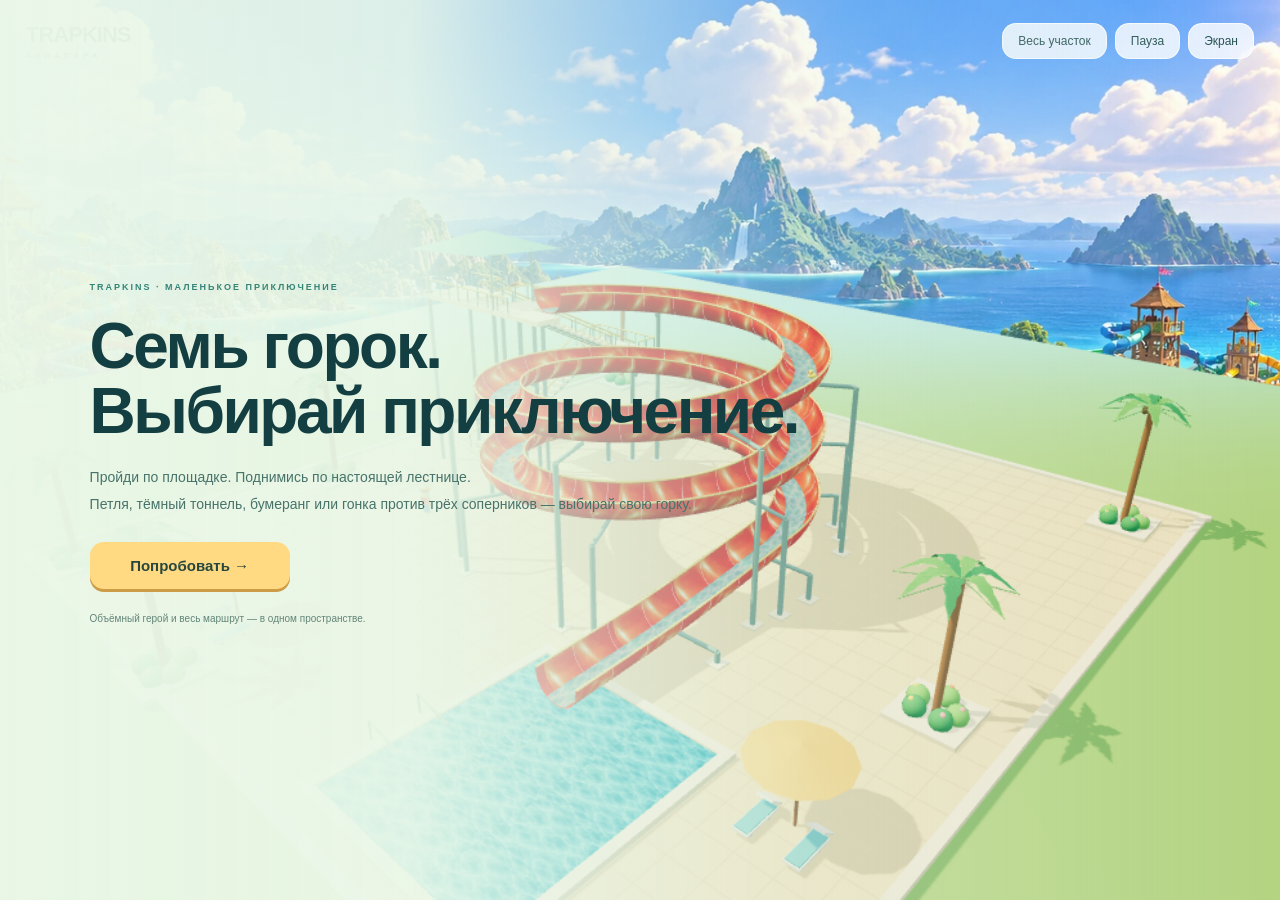
==== index.html @ d40e9175 "Intensify Boomerang and racing, restore scenery and orient FINISH" ====
<!doctype html>
<html lang="ru">
<head>
<meta charset="utf-8"><meta name="viewport" content="width=device-width,initial-scale=1,viewport-fit=cover">
<title>Траппкинс — семь водных горок</title>
<link rel="icon" href="data:image/svg+xml,%3Csvg xmlns='http://www.w3.org/2000/svg' viewBox='0 0 32 32'%3E%3Ctext y='26' font-size='27'%3E🌊%3C/text%3E%3C/svg%3E">
<link rel="stylesheet" href="slice.css?v=31">
</head>
<body>
<main id="scene" aria-label="Трёхмерный аквапарк с выбором трассы"></main>
<header class="topbar"><div class="wordmark">TRAPKINS <span>АКВАПАРК</span></div><div class="top-actions"><button id="view" title="Общий вид площадки">Весь участок</button><button id="pause" title="Пауза">Пауза</button><button id="fullscreen" title="Полный экран">Экран</button></div></header>
<section class="ride-card"><span class="eyebrow">ОДНА ГОРКА · ПОЛНЫЙ КРУГ</span><nav class="course-picker" aria-label="Выбор трассы"><button data-course="spiral" class="selected">Спираль</button><button data-course="tunnel">Тоннель</button><button data-course="kamikaze">Камикадзе 360°</button><button data-course="flush">Суперсмыв 🚽</button><button data-course="blackhole">Чёрная дыра</button><button data-course="boomerang">Бумеранг</button><button data-course="race">Радужная гонка</button></nav><h1>Солнечная спираль</h1><p id="instruction">Прогуляйся по площадке или отправляйся к лестнице.</p><div class="steps"><span data-phase="walk" class="active">01 Площадка</span><span data-phase="climb">02 Лестница</span><span data-phase="ride">03 Горка</span><span data-phase="pool">04 Бассейн</span></div><div class="progress"><i id="progress"></i></div></section>
<div id="race-hud" hidden aria-live="off"></div>
<div id="feedback" role="status" aria-live="polite"></div>
<div class="dock"><button id="go">На горку <span>→</span></button><p id="controls"><kbd>WASD</kbd> / стрелки — ходить <b>·</b> клик — идти <b>·</b> <kbd>E</kbd> — на горку</p></div>
<div class="touch-controls" aria-label="Движение"><button data-key="ArrowLeft">←</button><button data-key="ArrowUp">↑</button><button data-key="ArrowDown">↓</button><button data-key="ArrowRight">→</button></div>
<section id="welcome" class="welcome"><div><span class="eyebrow">TRAPKINS · МАЛЕНЬКОЕ ПРИКЛЮЧЕНИЕ</span><h2>Семь горок.<br>Выбирай приключение.</h2><p>Пройди по площадке. Поднимись по настоящей лестнице.<br>Петля, тёмный тоннель, бумеранг или гонка против трёх соперников — выбирай свою горку.</p><button id="start" disabled>Загружаем аквапарк…</button><small>Объёмный герой и весь маршрут — в одном пространстве.</small></div></section>
<div id="error" hidden>Не удалось включить 3D. Попробуй открыть игру в Chrome, Edge или Safari с включённым WebGL.</div>
<script src="vendor/three.min.js"></script><script src="avatar3d.js?v=19"></script><script src="courses.js?v=31"></script><script src="slice.js?v=31"></script>
</body></html>
---- slice.css ----
*{box-sizing:border-box}html,body{margin:0;width:100%;height:100%;overflow:hidden;font-family:Arial,sans-serif;color:#143f42;background:#bbe5ec}button{font:inherit;cursor:pointer;touch-action:manipulation}button:focus-visible{outline:3px solid #ffffff;outline-offset:4px}#scene{position:fixed;inset:0;background:#bfe9ef url('assets/ride-panorama-v9.webp') center/cover}#scene canvas{display:block;width:100%;height:100%}.topbar{position:absolute;left:26px;right:26px;top:22px;display:flex;align-items:center;justify-content:space-between;pointer-events:none}.wordmark{font-size:22px;font-weight:900;letter-spacing:-1px;color:#123f40;text-shadow:0 1px 9px #fff}.wordmark span{display:block;font-size:8px;letter-spacing:4px;margin-top:3px}.top-actions{display:flex;gap:8px;pointer-events:auto}.top-actions button{border:1px solid #ffffffc0;background:#ffffffcf;backdrop-filter:blur(10px);padding:10px 15px;border-radius:14px;color:#234f4e;font-size:12px}.ride-card{position:absolute;top:98px;left:26px;width:310px;padding:22px 23px;background:#fffdf0ec;border:1px solid #fff;border-radius:22px;box-shadow:0 12px 40px #214d4210;pointer-events:none}.eyebrow{font-size:9px;font-weight:800;letter-spacing:2px;color:#358577}h1{font-size:25px;letter-spacing:-.8px;margin:10px 0}.ride-card p{font-size:12px;line-height:1.65;color:#537673;min-height:40px;margin:0 0 18px}.steps{display:grid;grid-template-columns:1fr 1fr;gap:9px}.steps span{font-size:10px;color:#78938a}.steps .active{color:#166f61;font-weight:700}.progress{height:4px;background:#dce8db;border-radius:5px;margin-top:16px;overflow:hidden}.progress i{display:block;width:0;height:100%;background:#e8a83a;border-radius:5px;transition:width .15s}.dock{position:absolute;bottom:24px;left:50%;transform:translateX(-50%);display:flex;align-items:center;gap:20px;background:#133f3ce8;backdrop-filter:blur(12px);padding:10px 12px;border:1px solid #ffffff50;border-radius:22px;max-width:95vw}.dock>button,.welcome button{border:0;background:#ffda82;border-radius:14px;color:#27473e;font-weight:800;box-shadow:0 3px 0 #cc9c46;padding:15px 23px;white-space:nowrap}.dock>button span{margin-left:24px}.dock p{font-size:10px;color:#e0ede1;white-space:nowrap;margin:0 13px 0 0}.dock b{margin:0 8px;color:#84aaa0}kbd{font:inherit;border:1px solid #ffffff50;border-radius:4px;padding:3px 5px}.welcome{position:fixed;inset:0;display:grid;align-items:center;padding:7vw;background:linear-gradient(90deg,#eaf7e8fa 0%,#eaf7e8ed 32%,#eaf7e850 63%,transparent);z-index:5}.welcome[hidden]{display:none}.welcome h2{font-size:clamp(34px,5vw,65px);line-height:1.02;letter-spacing:-2.5px;margin:20px 0}.welcome p{font-size:14px;line-height:1.9;color:#47736b}.welcome button{display:block;margin-top:25px;min-width:200px;font-size:15px}.welcome button:disabled{opacity:.6;cursor:wait}.welcome small{display:block;margin-top:24px;font-size:10px;color:#628578}#feedback{position:absolute;bottom:112px;left:50%;transform:translateX(-50%);padding:10px 22px;border-radius:20px;color:#fff8da;background:#1c5550e6;font-size:12px;opacity:0;transition:opacity .2s;pointer-events:none}#feedback.visible{opacity:1}.touch-controls{display:none}#error{position:fixed;inset:35% 15%;padding:35px;background:#fff7dd;border-radius:20px;z-index:10;text-align:center}body.riding .ride-card{background:#153f3ce8;color:#fff9df}body.riding .ride-card p,body.riding .eyebrow{color:#c6ded0}body.riding .steps .active{color:#ffda82}body.riding .dock>button{display:none}@media(max-width:760px){.topbar{top:12px;left:14px;right:14px}.wordmark{font-size:18px}.top-actions button{padding:9px 10px;font-size:10px}.ride-card{top:74px;left:14px;padding:15px 16px;width:240px}.ride-card h1{font-size:21px}.ride-card p{font-size:11px;margin-bottom:12px;min-height:34px}.steps span{font-size:9px}.dock{bottom:18px;gap:10px;padding:8px}.dock>button{padding:12px 17px}.dock p{font-size:9px;white-space:normal;line-height:1.6}.dock b{margin:0 3px}.touch-controls{position:absolute;bottom:102px;left:16px;display:flex;gap:5px}.touch-controls button{width:40px;height:40px;border:1px solid #fff8;background:#ffffffcf;color:#23584e;border-radius:12px;touch-action:none}.welcome{padding:24px;background:linear-gradient(90deg,#eaf7e8f5,#eaf7e8c0 65%,#eaf7e855)}.welcome h2{letter-spacing:-1.5px}.welcome p{font-size:12px}.welcome small{max-width:250px;line-height:1.6}#feedback{bottom:155px;max-width:90vw;text-align:center;white-space:nowrap;font-size:10px}}@media(max-height:550px){.ride-card{top:63px;padding:12px 15px;width:240px}.ride-card p{display:none}.ride-card h1{font-size:20px;margin:7px 0}.steps{gap:6px}.dock{bottom:10px}.welcome h2{font-size:36px;margin:12px 0}.welcome p{font-size:11px}.welcome small{display:none}.welcome button{margin-top:14px}.touch-controls{bottom:78px}}

@media(max-width:760px){.dock{width:calc(100% - 28px);max-width:500px}.dock>button{width:100%}.dock p{display:none}.dock:has(>button[hidden]),body.riding .dock{display:none}.touch-controls{bottom:100px}body.riding .touch-controls{bottom:24px}body[data-mode="climb"] .touch-controls,body[data-mode="platform"] .touch-controls,body[data-mode="splash"] .touch-controls,body[data-mode="exit"] .touch-controls{display:none}}

body:has(.welcome:not([hidden])) .ride-card,body:has(.welcome:not([hidden])) .dock,body:has(.welcome:not([hidden])) .touch-controls{visibility:hidden}

.course-picker{display:flex;gap:5px;margin:12px 0 6px;pointer-events:auto}.course-picker button{flex:1;border:1px solid #539e9b55;border-radius:9px;background:#e6f1e8;padding:8px 10px;color:#2d625c;font-size:11px;font-weight:700}.course-picker button.selected{background:#ffdc89;border-color:#ddb34f;color:#3e573f}.course-picker button:disabled{cursor:default}.course-picker button:not(.selected):disabled{opacity:.5}body.tunnel .course-picker button.selected{background:#b1eaff;border-color:#71c6ec;color:#235a75}body.tunnel.riding .ride-card{background:#142f50eb}body.tunnel.riding .progress i{background:#83e8ff}@media(max-width:760px){.course-picker{margin-top:10px}.course-picker button{font-size:10px;padding:7px}}

.course-picker{display:grid;grid-template-columns:1fr 1fr}.course-picker button{white-space:normal;min-height:34px}body.riding .course-picker button.selected{color:#233b39}body.kamikaze .course-picker button.selected{background:#ffb29f;border-color:#ec6a45}body.flush .course-picker button.selected{background:#e1c6ff;border-color:#a97bcc}@media(max-width:760px){.course-picker button{min-height:30px;padding:6px 3px;font-size:9px}}

#race-hud{position:absolute;top:100px;right:26px;padding:14px 20px;background:#143f42e8;color:white;border:1px solid #b7f8ff;border-radius:16px;font-size:20px;font-weight:800;font-variant-numeric:tabular-nums;pointer-events:none}body.race .course-picker button.selected{background:#8be9ff}body.blackhole.riding .ride-card{background:#101b35ed}body.blackhole .course-picker button.selected{background:#c2afff}body.blackhole.riding .wordmark{color:#b8faff}body.riding .course-picker{display:none}@media(max-width:760px){#race-hud{top:82px;right:12px;padding:9px 12px;font-size:15px}}

@media(max-width:760px){body.race.riding .ride-card{top:128px}}

#race-hud{white-space:pre-line;font-size:16px;line-height:1.5;min-width:210px}body.race.boosting #scene:after{content:"";position:absolute;inset:0;pointer-events:none;box-shadow:inset 0 0 90px #66efff88;border:3px solid #9affff66}body.race.boosting #race-hud{border-color:#71ffac;color:#b5ffdb}@media(max-width:760px){#race-hud{font-size:12px;min-width:165px}body.race.riding .ride-card{top:192px}}
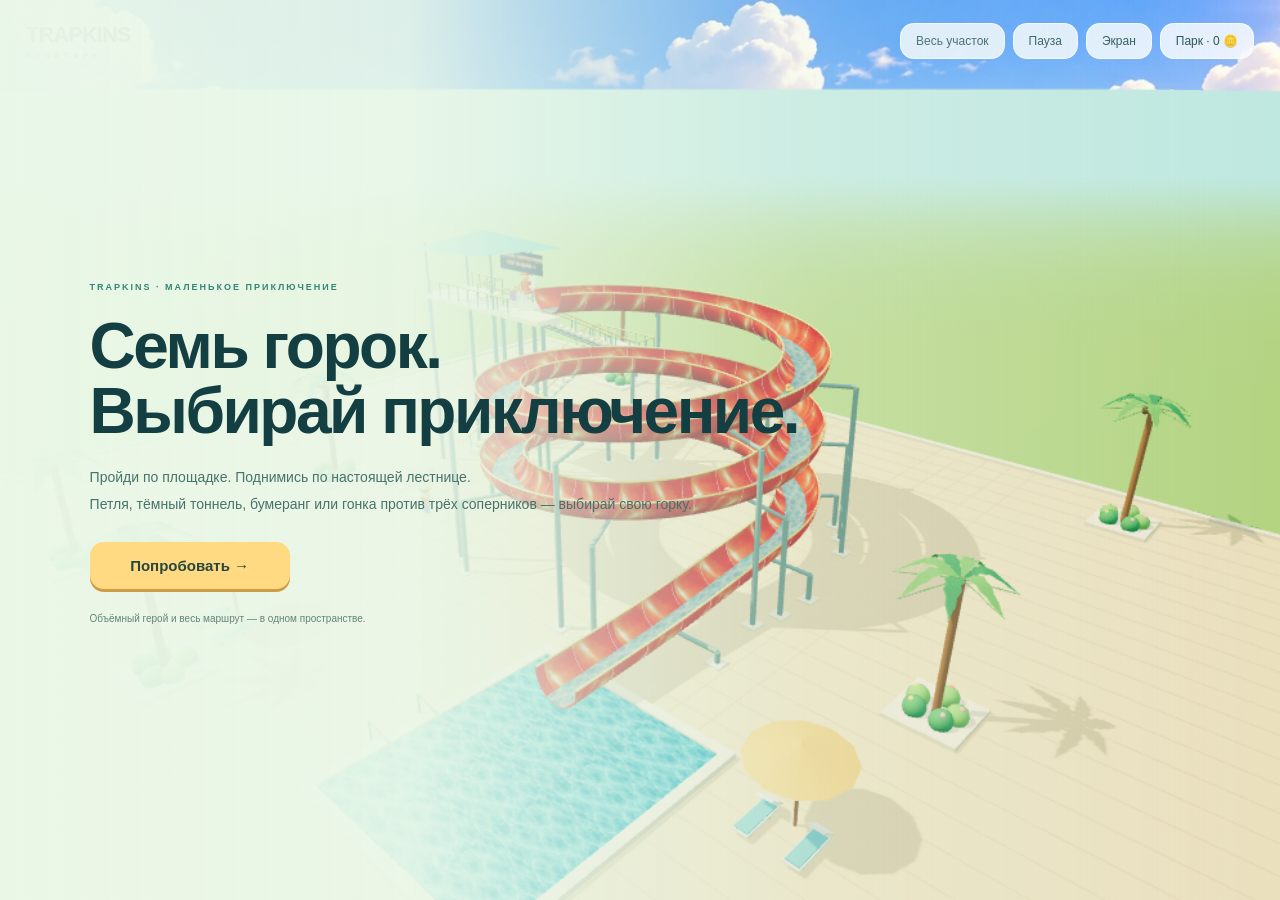
==== commit e8189af2: "Add connected park, points economy, lifeguards, pools and selfie booth" ====
--- a/index.html
+++ b/index.html
@@ -4,7 +4,7 @@
 <meta charset="utf-8"><meta name="viewport" content="width=device-width,initial-scale=1,viewport-fit=cover">
 <title>Траппкинс — семь водных горок</title>
 <link rel="icon" href="data:image/svg+xml,%3Csvg xmlns='http://www.w3.org/2000/svg' viewBox='0 0 32 32'%3E%3Ctext y='26' font-size='27'%3E🌊%3C/text%3E%3C/svg%3E">
-<link rel="stylesheet" href="slice.css?v=31">
+<link rel="stylesheet" href="slice.css?v=32">
 </head>
 <body>
 <main id="scene" aria-label="Трёхмерный аквапарк с выбором трассы"></main>
@@ -16,5 +16,5 @@
 <div class="touch-controls" aria-label="Движение"><button data-key="ArrowLeft">←</button><button data-key="ArrowUp">↑</button><button data-key="ArrowDown">↓</button><button data-key="ArrowRight">→</button></div>
 <section id="welcome" class="welcome"><div><span class="eyebrow">TRAPKINS · МАЛЕНЬКОЕ ПРИКЛЮЧЕНИЕ</span><h2>Семь горок.<br>Выбирай приключение.</h2><p>Пройди по площадке. Поднимись по настоящей лестнице.<br>Петля, тёмный тоннель, бумеранг или гонка против трёх соперников — выбирай свою горку.</p><button id="start" disabled>Загружаем аквапарк…</button><small>Объёмный герой и весь маршрут — в одном пространстве.</small></div></section>
 <div id="error" hidden>Не удалось включить 3D. Попробуй открыть игру в Chrome, Edge или Safari с включённым WebGL.</div>
-<script src="vendor/three.min.js"></script><script src="avatar3d.js?v=19"></script><script src="courses.js?v=31"></script><script src="slice.js?v=31"></script>
+<script src="vendor/three.min.js"></script><script src="avatar3d.js?v=19"></script><script src="courses.js?v=32"></script><script src="lifeguards.js?v=32"></script><script src="park-layout.js?v=32"></script><script src="park-life.js?v=32"></script><script src="slice.js?v=32"></script>
 </body></html>
--- a/slice.css
+++ b/slice.css
@@ -13,3 +13,13 @@
 @media(max-width:760px){body.race.riding .ride-card{top:128px}}
 
 #race-hud{white-space:pre-line;font-size:16px;line-height:1.5;min-width:210px}body.race.boosting #scene:after{content:"";position:absolute;inset:0;pointer-events:none;box-shadow:inset 0 0 90px #66efff88;border:3px solid #9affff66}body.race.boosting #race-hud{border-color:#71ffac;color:#b5ffdb}@media(max-width:760px){#race-hud{font-size:12px;min-width:165px}body.race.riding .ride-card{top:192px}}
+
+#park-panel{position:fixed;z-index:8;right:18px;top:76px;width:330px;max-height:calc(100dvh - 110px);overflow:auto;box-sizing:border-box;padding:20px;border:1px solid #fff;border-radius:18px;background:#fff9eaf5;color:#183f44;box-shadow:0 10px 40px #163b4a44}#park-panel[hidden],#swim-hud[hidden],#boost-button[hidden]{display:none}#park-panel h2{font-size:21px;margin:12px 0}#park-panel p{font-size:13px;line-height:1.5}#park-panel button{display:block;width:100%;margin:7px 0;padding:11px;border:1px solid #a8c9bc;border-radius:10px;background:#e5f4ed;color:#174e4b;text-align:left}#park-panel .panel-close{width:auto;margin-left:auto;font-size:12px;padding:7px}#park-panel input{box-sizing:border-box;width:100%;padding:10px;border:1px solid #9ab8b1;border-radius:8px;font:inherit}#park-panel table{width:100%;border-collapse:collapse;font-size:11px}#park-panel td,#park-panel th{padding:9px 4px;border-bottom:1px solid #c4d9cf;text-align:left}#boost-button{position:fixed;right:22px;bottom:26px;border:2px solid #fff4b8;border-radius:18px;background:#ffcc58;color:#264b3a;padding:15px;font-weight:bold;z-index:3;touch-action:none}#boost-button[aria-pressed="true"]{background:#80f3ba}#swim-hud{position:fixed;right:20px;bottom:24px;z-index:4;width:310px;padding:15px;background:#123f4de8;color:white;border:1px solid #c4faff;border-radius:18px}#swim-hud p{font-size:12px;line-height:1.5}#swim-hud meter{width:100%;height:22px}#swim-hud button{padding:10px;margin:3px;border:0;border-radius:9px;background:#def8f2;color:#123f4d;font-size:12px}body[data-mode="swim"] .dock,body[data-mode="rescue"] .dock,body[data-mode="rescue"] .touch-controls{display:none}@media(max-width:760px){.wordmark{display:none}.topbar{justify-content:flex-end}.top-actions{gap:4px}.top-actions button{font-size:9px;padding:9px 7px}#park-panel{right:10px;top:62px;width:min(340px,calc(100vw - 20px));max-height:calc(100dvh - 80px)}#boost-button{right:12px;bottom:22px;padding:12px;font-size:12px}#swim-hud{right:10px;bottom:78px;width:260px;padding:10px}body[data-mode="swim"] .ride-card{display:none}}
+
+#selfie-preview{width:100%;height:auto;border-radius:14px;margin:12px 0}body[data-mode="swim"] .touch-controls{bottom:24px}
+
+body[data-mode="swim"] .ride-card,body[data-mode="rescue"] .ride-card,body[data-mode="swim"] #race-hud,body[data-mode="rescue"] #race-hud{display:none}
+
+body.park-overview .ride-card,body.park-overview .dock,body.park-overview .touch-controls,body.park-overview #race-hud{display:none}body.park-overview:after{content:"Парк целиком · колесо — масштаб · нажми на горку";position:fixed;left:20px;bottom:20px;padding:12px 18px;background:#123f4de8;color:white;border-radius:14px;pointer-events:none;font-size:13px}
+
+#ride-reward-hud{position:fixed;right:22px;bottom:94px;background:#123f4ddd;color:#b5ffe2;border:1px solid #adf4e8;border-radius:12px;padding:9px 13px;font-size:13px;pointer-events:none}#ride-reward-hud[hidden]{display:none}@media(max-width:760px){#ride-reward-hud{right:12px;bottom:82px;font-size:11px;padding:7px 9px}}
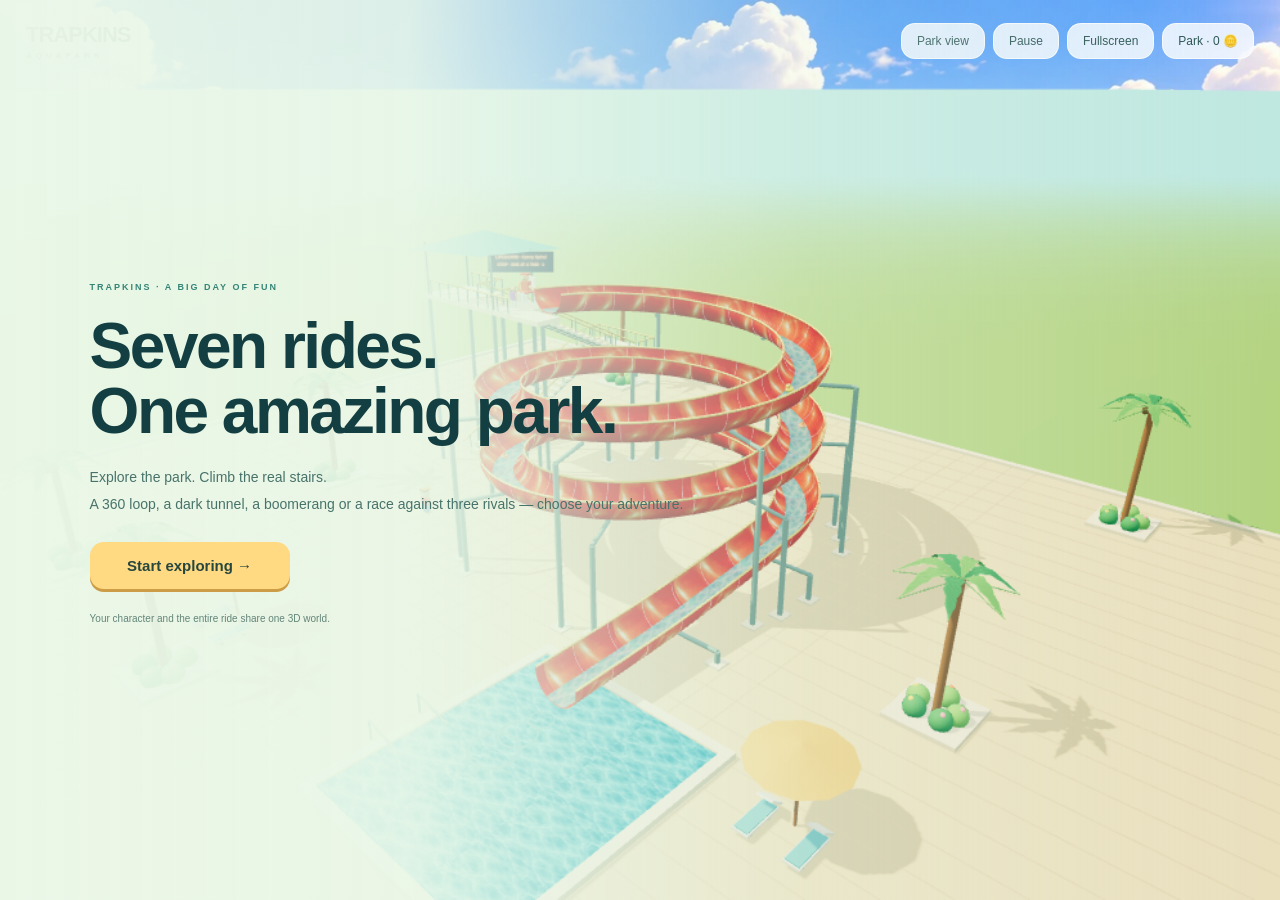
==== commit fd137bc5: "Unify park rides, add orbit controls and visitors, clarify boost and improve slide structures" ====
--- a/index.html
+++ b/index.html
@@ -1,20 +1,20 @@
 <!doctype html>
-<html lang="ru">
+<html lang="en">
 <head>
 <meta charset="utf-8"><meta name="viewport" content="width=device-width,initial-scale=1,viewport-fit=cover">
-<title>Траппкинс — семь водных горок</title>
+<title>TRAPKINS — seven water slides</title>
 <link rel="icon" href="data:image/svg+xml,%3Csvg xmlns='http://www.w3.org/2000/svg' viewBox='0 0 32 32'%3E%3Ctext y='26' font-size='27'%3E🌊%3C/text%3E%3C/svg%3E">
-<link rel="stylesheet" href="slice.css?v=32">
+<link rel="stylesheet" href="slice.css?v=33">
 </head>
 <body>
-<main id="scene" aria-label="Трёхмерный аквапарк с выбором трассы"></main>
-<header class="topbar"><div class="wordmark">TRAPKINS <span>АКВАПАРК</span></div><div class="top-actions"><button id="view" title="Общий вид площадки">Весь участок</button><button id="pause" title="Пауза">Пауза</button><button id="fullscreen" title="Полный экран">Экран</button></div></header>
-<section class="ride-card"><span class="eyebrow">ОДНА ГОРКА · ПОЛНЫЙ КРУГ</span><nav class="course-picker" aria-label="Выбор трассы"><button data-course="spiral" class="selected">Спираль</button><button data-course="tunnel">Тоннель</button><button data-course="kamikaze">Камикадзе 360°</button><button data-course="flush">Суперсмыв 🚽</button><button data-course="blackhole">Чёрная дыра</button><button data-course="boomerang">Бумеранг</button><button data-course="race">Радужная гонка</button></nav><h1>Солнечная спираль</h1><p id="instruction">Прогуляйся по площадке или отправляйся к лестнице.</p><div class="steps"><span data-phase="walk" class="active">01 Площадка</span><span data-phase="climb">02 Лестница</span><span data-phase="ride">03 Горка</span><span data-phase="pool">04 Бассейн</span></div><div class="progress"><i id="progress"></i></div></section>
+<main id="scene" aria-label="3D aquapark with selectable rides"></main>
+<header class="topbar"><div class="wordmark">TRAPKINS <span>AQUAPARK</span></div><div class="top-actions"><button id="view" title="Park overview">Park view</button><button id="pause" title="Pause">Pause</button><button id="fullscreen" title="Fullscreen">Fullscreen</button></div></header>
+<section class="ride-card"><span class="eyebrow">ONE RIDE · A FULL ADVENTURE</span><nav class="course-picker" aria-label="Choose a ride"><button data-course="spiral" class="selected">Spiral</button><button data-course="tunnel">Tunnel</button><button data-course="kamikaze">Kamikaze 360</button><button data-course="flush">Super Flush 🚽</button><button data-course="blackhole">Black Hole</button><button data-course="boomerang">Boomerang</button><button data-course="race">Rainbow Race</button></nav><h1>Sunny Spiral</h1><p id="instruction">Explore the park or head to the stairs.</p><div class="steps"><span data-phase="walk" class="active">01 Park</span><span data-phase="climb">02 Stairs</span><span data-phase="ride">03 Ride</span><span data-phase="pool">04 Pool</span></div><div class="progress"><i id="progress"></i></div></section>
 <div id="race-hud" hidden aria-live="off"></div>
 <div id="feedback" role="status" aria-live="polite"></div>
-<div class="dock"><button id="go">На горку <span>→</span></button><p id="controls"><kbd>WASD</kbd> / стрелки — ходить <b>·</b> клик — идти <b>·</b> <kbd>E</kbd> — на горку</p></div>
-<div class="touch-controls" aria-label="Движение"><button data-key="ArrowLeft">←</button><button data-key="ArrowUp">↑</button><button data-key="ArrowDown">↓</button><button data-key="ArrowRight">→</button></div>
-<section id="welcome" class="welcome"><div><span class="eyebrow">TRAPKINS · МАЛЕНЬКОЕ ПРИКЛЮЧЕНИЕ</span><h2>Семь горок.<br>Выбирай приключение.</h2><p>Пройди по площадке. Поднимись по настоящей лестнице.<br>Петля, тёмный тоннель, бумеранг или гонка против трёх соперников — выбирай свою горку.</p><button id="start" disabled>Загружаем аквапарк…</button><small>Объёмный герой и весь маршрут — в одном пространстве.</small></div></section>
-<div id="error" hidden>Не удалось включить 3D. Попробуй открыть игру в Chrome, Edge или Safari с включённым WebGL.</div>
-<script src="vendor/three.min.js"></script><script src="avatar3d.js?v=19"></script><script src="courses.js?v=32"></script><script src="lifeguards.js?v=32"></script><script src="park-layout.js?v=32"></script><script src="park-life.js?v=32"></script><script src="slice.js?v=32"></script>
+<div class="dock"><button id="go">RIDE <span>→</span></button><p id="controls"><kbd>WASD</kbd> / arrows to walk <b>·</b> click to move <b>·</b> <kbd>E</kbd> to ride</p></div>
+<div class="touch-controls" aria-label="Movement"><button data-key="ArrowLeft">←</button><button data-key="ArrowUp">↑</button><button data-key="ArrowDown">↓</button><button data-key="ArrowRight">→</button></div>
+<section id="welcome" class="welcome"><div><span class="eyebrow">TRAPKINS · A BIG DAY OF FUN</span><h2>Seven rides.<br>One amazing park.</h2><p>Explore the park. Climb the real stairs.<br>A 360 loop, a dark tunnel, a boomerang or a race against three rivals — choose your adventure.</p><button id="start" disabled>Loading the aquapark…</button><small>Your character and the entire ride share one 3D world.</small></div></section>
+<div id="error" hidden>3D could not start. Open the game in Chrome, Edge or Safari with WebGL enabled.</div>
+<script src="vendor/three.min.js"></script><script src="avatar3d.js?v=19"></script><script src="courses.js?v=33"></script><script src="park-camera.js?v=33"></script><script src="park-signs.js?v=33"></script><script src="lifeguards.js?v=33"></script><script src="park-layout.js?v=33"></script><script src="park-visitors.js?v=33"></script><script src="park-rides.js?v=33"></script><script src="park-life.js?v=33"></script><script src="slice.js?v=33"></script>
 </body></html>
--- a/slice.css
+++ b/slice.css
@@ -20,6 +20,8 @@
 
 body[data-mode="swim"] .ride-card,body[data-mode="rescue"] .ride-card,body[data-mode="swim"] #race-hud,body[data-mode="rescue"] #race-hud{display:none}
 
-body.park-overview .ride-card,body.park-overview .dock,body.park-overview .touch-controls,body.park-overview #race-hud{display:none}body.park-overview:after{content:"Парк целиком · колесо — масштаб · нажми на горку";position:fixed;left:20px;bottom:20px;padding:12px 18px;background:#123f4de8;color:white;border-radius:14px;pointer-events:none;font-size:13px}
+body.park-overview .ride-card,body.park-overview .dock,body.park-overview .touch-controls,body.park-overview #race-hud{display:none}body.park-overview:after{content:"Whole park · drag to orbit · pinch / scroll to zoom · click a ride";position:fixed;left:20px;bottom:20px;padding:12px 18px;background:#123f4de8;color:white;border-radius:14px;pointer-events:none;font-size:13px}
 
 #ride-reward-hud{position:fixed;right:22px;bottom:94px;background:#123f4ddd;color:#b5ffe2;border:1px solid #adf4e8;border-radius:12px;padding:9px 13px;font-size:13px;pointer-events:none}#ride-reward-hud[hidden]{display:none}@media(max-width:760px){#ride-reward-hud{right:12px;bottom:82px;font-size:11px;padding:7px 9px}}
+
+#boost-button{width:232px;display:flex;flex-direction:column;gap:5px;text-align:left;box-shadow:0 6px 18px #103e3c44}#boost-button strong{font-size:15px}#boost-button span{font-size:10px;font-weight:normal}#boost-meter{width:100%;height:16px}#boost-tip{position:fixed;z-index:5;right:22px;bottom:185px;width:240px;padding:16px;border:2px solid #ffe19a;border-radius:18px;background:#113b4cf5;color:#fff7d9;font-size:13px;box-shadow:0 8px 30px #102b3b55}#boost-tip p{line-height:1.6}#boost-tip button{background:#ffdc80;color:#173e42;border:0;border-radius:10px;padding:10px 20px;font-weight:bold}#boost-tip[hidden]{display:none}#ride-reward-hud{bottom:140px}body[data-mode="parkclimb"] .touch-controls,body[data-mode="parkexit"] .touch-controls{display:none}@media(max-width:760px){#boost-button{width:190px;right:10px;bottom:20px;padding:11px}#boost-tip{right:10px;bottom:180px;width:210px;font-size:12px}#ride-reward-hud{bottom:133px}}
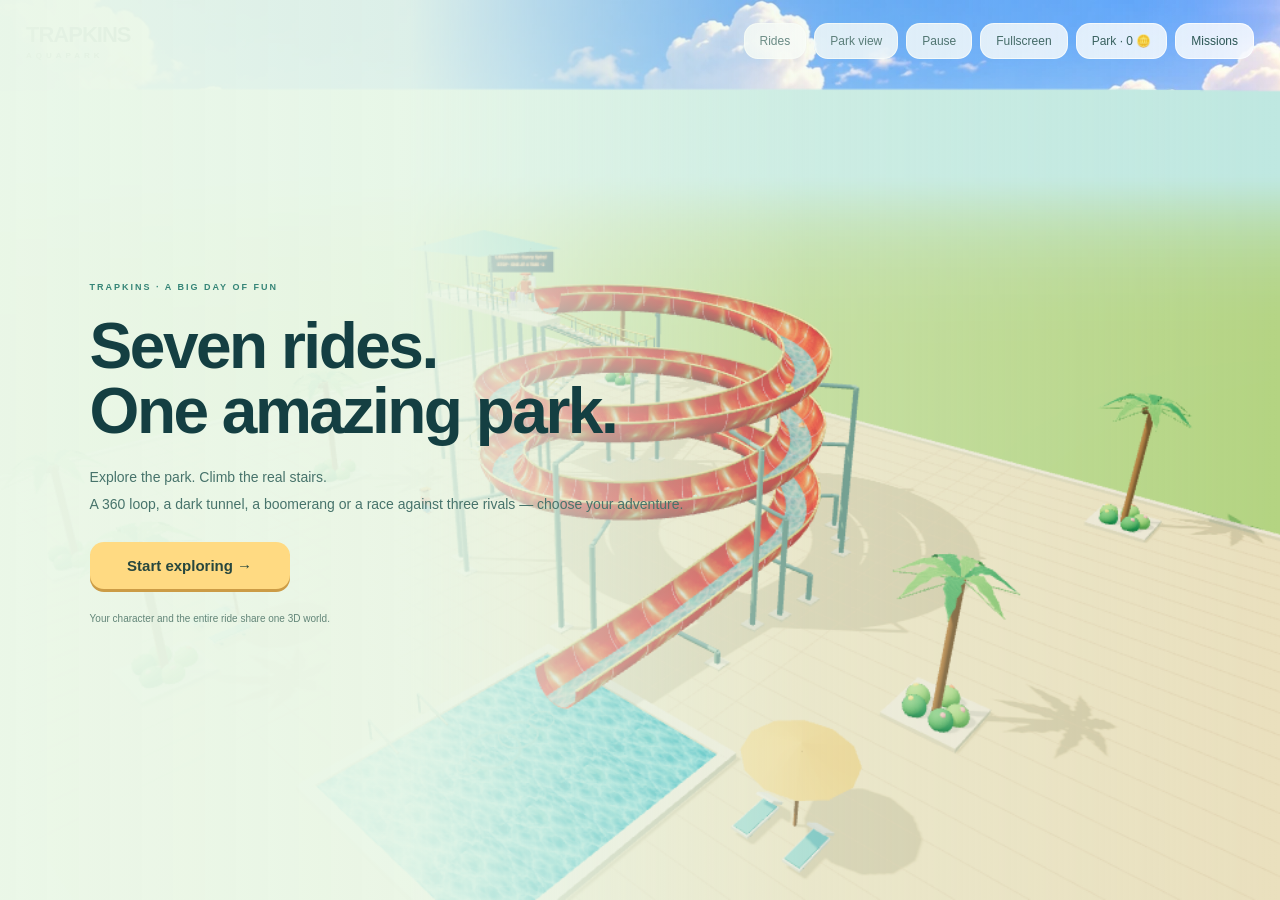
==== commit f835a8ce: "Add rewarded park missions, more visitors and temporary directions" ====
--- a/index.html
+++ b/index.html
@@ -4,17 +4,17 @@
 <meta charset="utf-8"><meta name="viewport" content="width=device-width,initial-scale=1,viewport-fit=cover">
 <title>TRAPKINS — seven water slides</title>
 <link rel="icon" href="data:image/svg+xml,%3Csvg xmlns='http://www.w3.org/2000/svg' viewBox='0 0 32 32'%3E%3Ctext y='26' font-size='27'%3E🌊%3C/text%3E%3C/svg%3E">
-<link rel="stylesheet" href="slice.css?v=33">
+<link rel="stylesheet" href="slice.css?v=34">
 </head>
 <body>
 <main id="scene" aria-label="3D aquapark with selectable rides"></main>
 <header class="topbar"><div class="wordmark">TRAPKINS <span>AQUAPARK</span></div><div class="top-actions"><button id="view" title="Park overview">Park view</button><button id="pause" title="Pause">Pause</button><button id="fullscreen" title="Fullscreen">Fullscreen</button></div></header>
-<section class="ride-card"><span class="eyebrow">ONE RIDE · A FULL ADVENTURE</span><nav class="course-picker" aria-label="Choose a ride"><button data-course="spiral" class="selected">Spiral</button><button data-course="tunnel">Tunnel</button><button data-course="kamikaze">Kamikaze 360</button><button data-course="flush">Super Flush 🚽</button><button data-course="blackhole">Black Hole</button><button data-course="boomerang">Boomerang</button><button data-course="race">Rainbow Race</button></nav><h1>Sunny Spiral</h1><p id="instruction">Explore the park or head to the stairs.</p><div class="steps"><span data-phase="walk" class="active">01 Park</span><span data-phase="climb">02 Stairs</span><span data-phase="ride">03 Ride</span><span data-phase="pool">04 Pool</span></div><div class="progress"><i id="progress"></i></div></section>
+<section class="ride-card" hidden><span class="eyebrow">ONE RIDE · A FULL ADVENTURE</span><nav class="course-picker" aria-label="Choose a ride"><button data-course="spiral" class="selected">Spiral</button><button data-course="tunnel">Tunnel</button><button data-course="kamikaze">Kamikaze 360</button><button data-course="flush">Super Flush 🚽</button><button data-course="blackhole">Black Hole</button><button data-course="boomerang">Boomerang</button><button data-course="race">Rainbow Race</button></nav><h1>Sunny Spiral</h1><p id="instruction">Explore the park or head to the stairs.</p><div class="steps"><span data-phase="walk" class="active">01 Park</span><span data-phase="climb">02 Stairs</span><span data-phase="ride">03 Ride</span><span data-phase="pool">04 Pool</span></div><div class="progress"><i id="progress"></i></div></section>
 <div id="race-hud" hidden aria-live="off"></div>
 <div id="feedback" role="status" aria-live="polite"></div>
 <div class="dock"><button id="go">RIDE <span>→</span></button><p id="controls"><kbd>WASD</kbd> / arrows to walk <b>·</b> click to move <b>·</b> <kbd>E</kbd> to ride</p></div>
 <div class="touch-controls" aria-label="Movement"><button data-key="ArrowLeft">←</button><button data-key="ArrowUp">↑</button><button data-key="ArrowDown">↓</button><button data-key="ArrowRight">→</button></div>
 <section id="welcome" class="welcome"><div><span class="eyebrow">TRAPKINS · A BIG DAY OF FUN</span><h2>Seven rides.<br>One amazing park.</h2><p>Explore the park. Climb the real stairs.<br>A 360 loop, a dark tunnel, a boomerang or a race against three rivals — choose your adventure.</p><button id="start" disabled>Loading the aquapark…</button><small>Your character and the entire ride share one 3D world.</small></div></section>
 <div id="error" hidden>3D could not start. Open the game in Chrome, Edge or Safari with WebGL enabled.</div>
-<script src="vendor/three.min.js"></script><script src="avatar3d.js?v=19"></script><script src="courses.js?v=33"></script><script src="park-camera.js?v=33"></script><script src="park-signs.js?v=33"></script><script src="lifeguards.js?v=33"></script><script src="park-layout.js?v=33"></script><script src="park-visitors.js?v=33"></script><script src="park-rides.js?v=33"></script><script src="park-life.js?v=33"></script><script src="slice.js?v=33"></script>
+<script src="vendor/three.min.js"></script><script src="avatar3d.js?v=19"></script><script src="courses.js?v=34"></script><script src="park-camera.js?v=34"></script><script src="park-signs.js?v=34"></script><script src="lifeguards.js?v=34"></script><script src="park-layout.js?v=34"></script><script src="park-visitors.js?v=34"></script><script src="park-rides.js?v=34"></script><script src="ride-menu.js?v=34"></script><script src="park-missions.js?v=34"></script><script src="park-life.js?v=34"></script><script src="slice.js?v=34"></script>
 </body></html>
--- a/slice.css
+++ b/slice.css
@@ -20,8 +20,10 @@
 
 body[data-mode="swim"] .ride-card,body[data-mode="rescue"] .ride-card,body[data-mode="swim"] #race-hud,body[data-mode="rescue"] #race-hud{display:none}
 
-body.park-overview .ride-card,body.park-overview .dock,body.park-overview .touch-controls,body.park-overview #race-hud{display:none}body.park-overview:after{content:"Whole park · drag to orbit · pinch / scroll to zoom · click a ride";position:fixed;left:20px;bottom:20px;padding:12px 18px;background:#123f4de8;color:white;border-radius:14px;pointer-events:none;font-size:13px}
+body.park-overview .dock,body.park-overview .touch-controls,body.park-overview #race-hud{display:none}body.park-overview:after{content:"Whole park · drag to orbit · pinch / scroll to zoom · click a ride";position:fixed;left:20px;bottom:20px;padding:12px 18px;background:#123f4de8;color:white;border-radius:14px;pointer-events:none;font-size:13px}
 
 #ride-reward-hud{position:fixed;right:22px;bottom:94px;background:#123f4ddd;color:#b5ffe2;border:1px solid #adf4e8;border-radius:12px;padding:9px 13px;font-size:13px;pointer-events:none}#ride-reward-hud[hidden]{display:none}@media(max-width:760px){#ride-reward-hud{right:12px;bottom:82px;font-size:11px;padding:7px 9px}}
 
 #boost-button{width:232px;display:flex;flex-direction:column;gap:5px;text-align:left;box-shadow:0 6px 18px #103e3c44}#boost-button strong{font-size:15px}#boost-button span{font-size:10px;font-weight:normal}#boost-meter{width:100%;height:16px}#boost-tip{position:fixed;z-index:5;right:22px;bottom:185px;width:240px;padding:16px;border:2px solid #ffe19a;border-radius:18px;background:#113b4cf5;color:#fff7d9;font-size:13px;box-shadow:0 8px 30px #102b3b55}#boost-tip p{line-height:1.6}#boost-tip button{background:#ffdc80;color:#173e42;border:0;border-radius:10px;padding:10px 20px;font-weight:bold}#boost-tip[hidden]{display:none}#ride-reward-hud{bottom:140px}body[data-mode="parkclimb"] .touch-controls,body[data-mode="parkexit"] .touch-controls{display:none}@media(max-width:760px){#boost-button{width:190px;right:10px;bottom:20px;padding:11px}#boost-tip{right:10px;bottom:180px;width:210px;font-size:12px}#ride-reward-hud{bottom:133px}}
+
+.ride-card[hidden],#mission-panel[hidden],#mission-tracker[hidden]{display:none!important}#mission-panel{position:fixed;z-index:9;right:18px;top:76px;width:350px;max-height:calc(100dvh - 108px);overflow:auto;padding:20px;border:1px solid #fff;border-radius:18px;background:#fff9edf7;color:#173f45;box-shadow:0 12px 40px #173e4b55}#mission-panel h2{margin:10px 0;font-size:22px}#mission-panel>p{font-size:12px;line-height:1.6}.mission-card{padding:13px;margin:10px 0;border:1px solid #b7d5c8;border-radius:14px;background:#f7fff9}.mission-card h3{margin:0 0 6px;font-size:16px}.mission-card p{font-size:12px;line-height:1.5;margin:6px 0}.mission-card progress{width:100%;height:13px;accent-color:#42ae95}.mission-progress{font-size:11px;line-height:1.6;color:#3d6b65}.mission-card button{border:0;background:#ffda7b;color:#173f45;padding:9px 12px;margin:8px 5px 0 0;border-radius:9px;font-weight:bold}.mission-card button:disabled{background:#dfebe5;color:#6a8880;cursor:default}.mission-card .mission-go{background:#d4f1eb;font-size:11px}#mission-panel .panel-close{display:block;margin-left:auto;padding:7px 10px;border:0;border-radius:9px;background:#e3eee8;color:#285855}#mission-tracker{position:fixed;z-index:3;top:88px;left:20px;max-width:280px;border:1px solid #c7ffdc;background:#174a42ed;color:#eeffcf;border-radius:12px;padding:11px 14px;text-align:left;font-size:12px;box-shadow:0 5px 20px #123d3430}.ride-menu-open #mission-tracker{display:none}.top-actions{flex-wrap:wrap;justify-content:flex-end}body[data-mode="menu"] #rides-toggle,body[data-mode="menu"] #missions-toggle{visibility:hidden}@media(max-width:760px){.ride-card{top:100px}#park-panel,#mission-panel{top:96px;max-height:calc(100dvh - 116px)}#mission-panel{right:10px;width:min(350px,calc(100vw - 20px));padding:14px}#mission-tracker{top:100px;left:14px;max-width:220px;font-size:11px}}
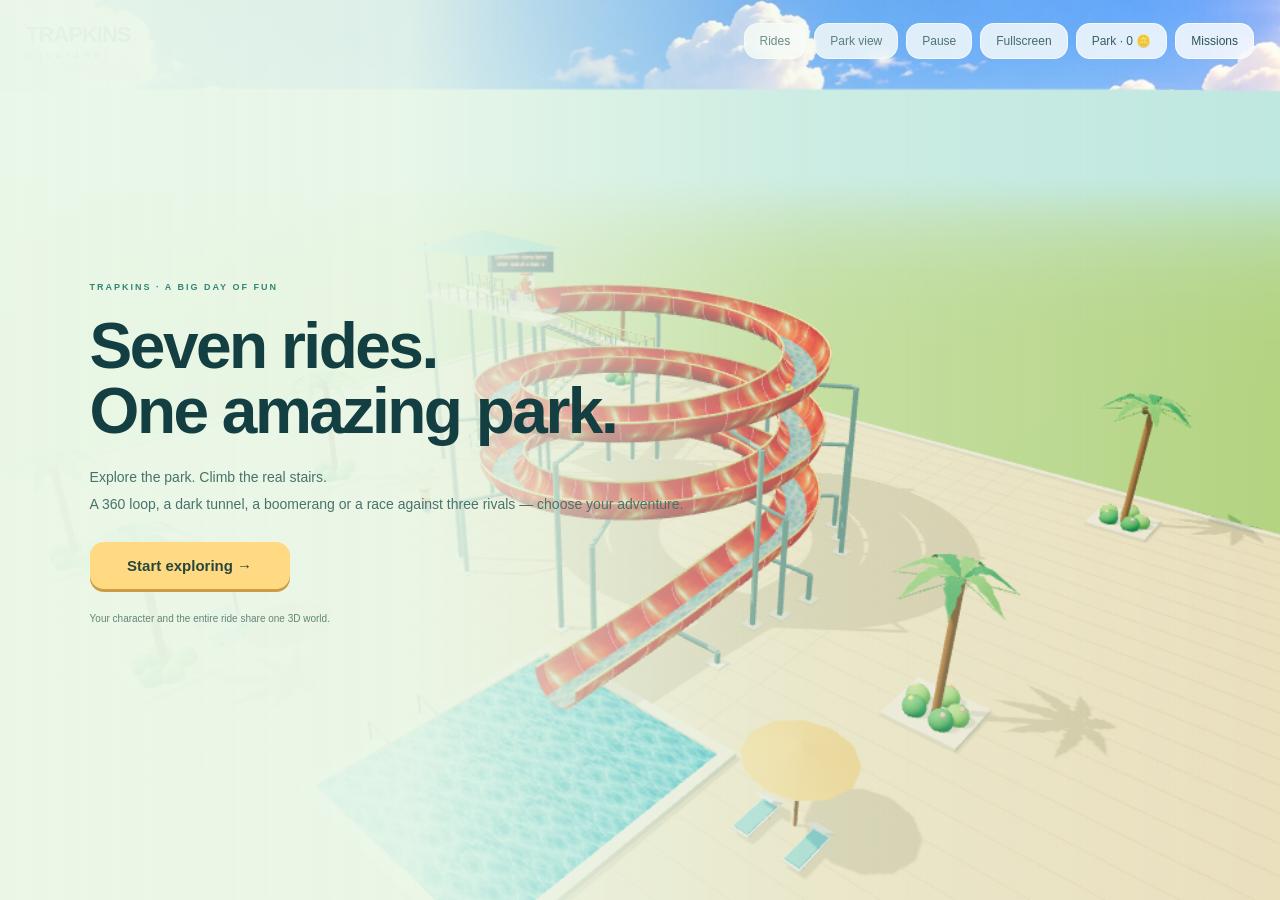
==== commit a25eb733: "Restore dedicated full-quality rides from park entrances" ====
--- a/index.html
+++ b/index.html
@@ -4,7 +4,7 @@
 <meta charset="utf-8"><meta name="viewport" content="width=device-width,initial-scale=1,viewport-fit=cover">
 <title>TRAPKINS — seven water slides</title>
 <link rel="icon" href="data:image/svg+xml,%3Csvg xmlns='http://www.w3.org/2000/svg' viewBox='0 0 32 32'%3E%3Ctext y='26' font-size='27'%3E🌊%3C/text%3E%3C/svg%3E">
-<link rel="stylesheet" href="slice.css?v=34">
+<link rel="stylesheet" href="slice.css?v=35">
 </head>
 <body>
 <main id="scene" aria-label="3D aquapark with selectable rides"></main>
@@ -16,5 +16,5 @@
 <div class="touch-controls" aria-label="Movement"><button data-key="ArrowLeft">←</button><button data-key="ArrowUp">↑</button><button data-key="ArrowDown">↓</button><button data-key="ArrowRight">→</button></div>
 <section id="welcome" class="welcome"><div><span class="eyebrow">TRAPKINS · A BIG DAY OF FUN</span><h2>Seven rides.<br>One amazing park.</h2><p>Explore the park. Climb the real stairs.<br>A 360 loop, a dark tunnel, a boomerang or a race against three rivals — choose your adventure.</p><button id="start" disabled>Loading the aquapark…</button><small>Your character and the entire ride share one 3D world.</small></div></section>
 <div id="error" hidden>3D could not start. Open the game in Chrome, Edge or Safari with WebGL enabled.</div>
-<script src="vendor/three.min.js"></script><script src="avatar3d.js?v=19"></script><script src="courses.js?v=34"></script><script src="park-camera.js?v=34"></script><script src="park-signs.js?v=34"></script><script src="lifeguards.js?v=34"></script><script src="park-layout.js?v=34"></script><script src="park-visitors.js?v=34"></script><script src="park-rides.js?v=34"></script><script src="ride-menu.js?v=34"></script><script src="park-missions.js?v=34"></script><script src="park-life.js?v=34"></script><script src="slice.js?v=34"></script>
+<script src="vendor/three.min.js"></script><script src="avatar3d.js?v=19"></script><script src="courses.js?v=35"></script><script src="park-camera.js?v=35"></script><script src="park-signs.js?v=35"></script><script src="lifeguards.js?v=35"></script><script src="park-layout.js?v=35"></script><script src="park-visitors.js?v=35"></script><script src="park-rides.js?v=35"></script><script src="ride-menu.js?v=35"></script><script src="park-missions.js?v=35"></script><script src="park-life.js?v=35"></script><script src="slice.js?v=35"></script>
 </body></html>
--- a/slice.css
+++ b/slice.css
@@ -27,3 +27,5 @@
 #boost-button{width:232px;display:flex;flex-direction:column;gap:5px;text-align:left;box-shadow:0 6px 18px #103e3c44}#boost-button strong{font-size:15px}#boost-button span{font-size:10px;font-weight:normal}#boost-meter{width:100%;height:16px}#boost-tip{position:fixed;z-index:5;right:22px;bottom:185px;width:240px;padding:16px;border:2px solid #ffe19a;border-radius:18px;background:#113b4cf5;color:#fff7d9;font-size:13px;box-shadow:0 8px 30px #102b3b55}#boost-tip p{line-height:1.6}#boost-tip button{background:#ffdc80;color:#173e42;border:0;border-radius:10px;padding:10px 20px;font-weight:bold}#boost-tip[hidden]{display:none}#ride-reward-hud{bottom:140px}body[data-mode="parkclimb"] .touch-controls,body[data-mode="parkexit"] .touch-controls{display:none}@media(max-width:760px){#boost-button{width:190px;right:10px;bottom:20px;padding:11px}#boost-tip{right:10px;bottom:180px;width:210px;font-size:12px}#ride-reward-hud{bottom:133px}}
 
 .ride-card[hidden],#mission-panel[hidden],#mission-tracker[hidden]{display:none!important}#mission-panel{position:fixed;z-index:9;right:18px;top:76px;width:350px;max-height:calc(100dvh - 108px);overflow:auto;padding:20px;border:1px solid #fff;border-radius:18px;background:#fff9edf7;color:#173f45;box-shadow:0 12px 40px #173e4b55}#mission-panel h2{margin:10px 0;font-size:22px}#mission-panel>p{font-size:12px;line-height:1.6}.mission-card{padding:13px;margin:10px 0;border:1px solid #b7d5c8;border-radius:14px;background:#f7fff9}.mission-card h3{margin:0 0 6px;font-size:16px}.mission-card p{font-size:12px;line-height:1.5;margin:6px 0}.mission-card progress{width:100%;height:13px;accent-color:#42ae95}.mission-progress{font-size:11px;line-height:1.6;color:#3d6b65}.mission-card button{border:0;background:#ffda7b;color:#173f45;padding:9px 12px;margin:8px 5px 0 0;border-radius:9px;font-weight:bold}.mission-card button:disabled{background:#dfebe5;color:#6a8880;cursor:default}.mission-card .mission-go{background:#d4f1eb;font-size:11px}#mission-panel .panel-close{display:block;margin-left:auto;padding:7px 10px;border:0;border-radius:9px;background:#e3eee8;color:#285855}#mission-tracker{position:fixed;z-index:3;top:88px;left:20px;max-width:280px;border:1px solid #c7ffdc;background:#174a42ed;color:#eeffcf;border-radius:12px;padding:11px 14px;text-align:left;font-size:12px;box-shadow:0 5px 20px #123d3430}.ride-menu-open #mission-tracker{display:none}.top-actions{flex-wrap:wrap;justify-content:flex-end}body[data-mode="menu"] #rides-toggle,body[data-mode="menu"] #missions-toggle{visibility:hidden}@media(max-width:760px){.ride-card{top:100px}#park-panel,#mission-panel{top:96px;max-height:calc(100dvh - 116px)}#mission-panel{right:10px;width:min(350px,calc(100vw - 20px));padding:14px}#mission-tracker{top:100px;left:14px;max-width:220px;font-size:11px}}
+
+#return-to-park{border:1px solid #b2e1cf;border-radius:12px;background:#d9f7e9;color:#174a42;padding:14px 18px;font-weight:bold;white-space:nowrap}#return-to-park[hidden]{display:none}@media(max-width:760px){.dock:has(#return-to-park:not([hidden])){flex-wrap:wrap}.dock #return-to-park{padding:10px 14px}}
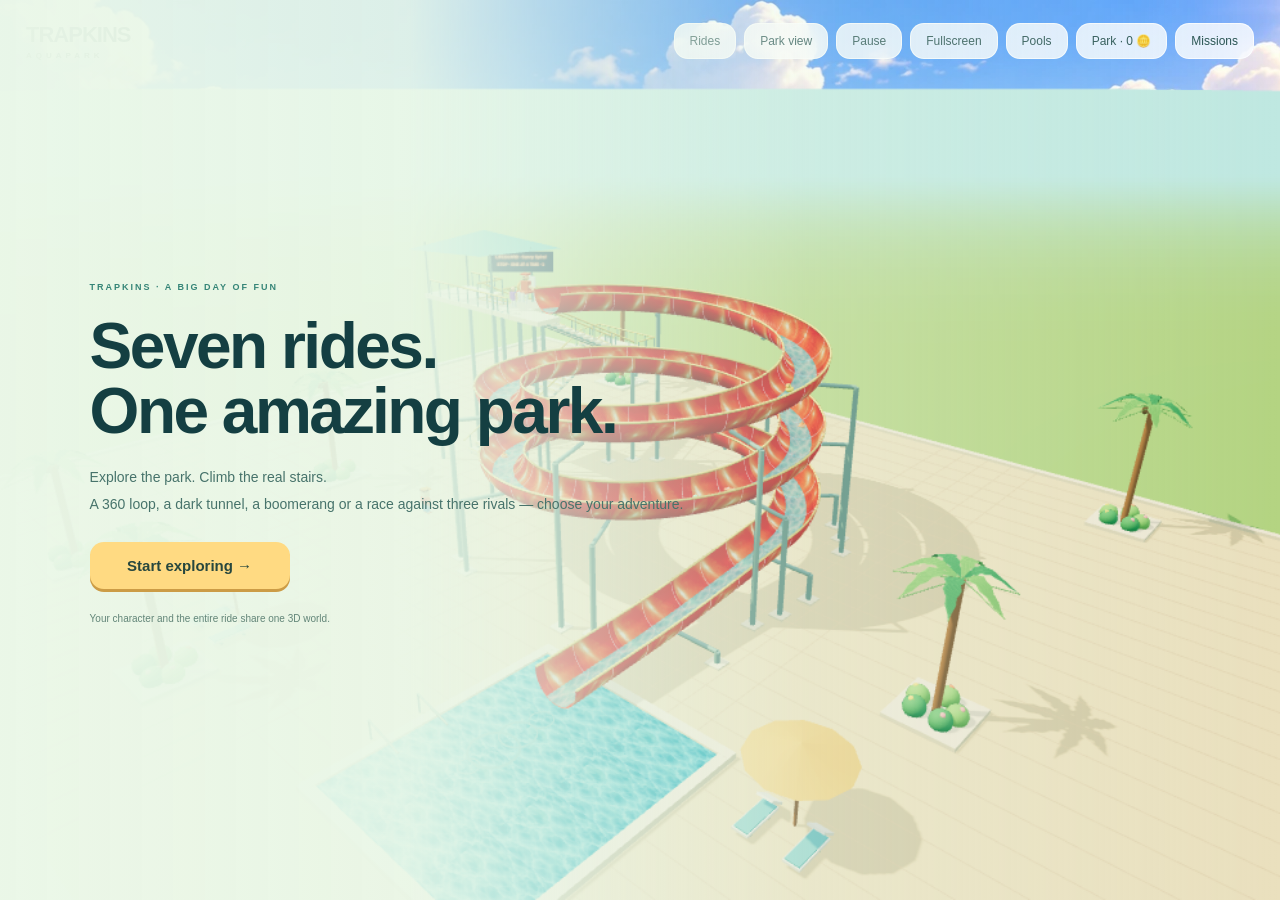
==== commit cd4f323b: "Add circulating flush water, falling stream and rolling pool waves" ====
--- a/index.html
+++ b/index.html
@@ -4,7 +4,7 @@
 <meta charset="utf-8"><meta name="viewport" content="width=device-width,initial-scale=1,viewport-fit=cover">
 <title>TRAPKINS — seven water slides</title>
 <link rel="icon" href="data:image/svg+xml,%3Csvg xmlns='http://www.w3.org/2000/svg' viewBox='0 0 32 32'%3E%3Ctext y='26' font-size='27'%3E🌊%3C/text%3E%3C/svg%3E">
-<link rel="stylesheet" href="slice.css?v=35">
+<link rel="stylesheet" href="slice.css?v=36">
 </head>
 <body>
 <main id="scene" aria-label="3D aquapark with selectable rides"></main>
@@ -16,5 +16,5 @@
 <div class="touch-controls" aria-label="Movement"><button data-key="ArrowLeft">←</button><button data-key="ArrowUp">↑</button><button data-key="ArrowDown">↓</button><button data-key="ArrowRight">→</button></div>
 <section id="welcome" class="welcome"><div><span class="eyebrow">TRAPKINS · A BIG DAY OF FUN</span><h2>Seven rides.<br>One amazing park.</h2><p>Explore the park. Climb the real stairs.<br>A 360 loop, a dark tunnel, a boomerang or a race against three rivals — choose your adventure.</p><button id="start" disabled>Loading the aquapark…</button><small>Your character and the entire ride share one 3D world.</small></div></section>
 <div id="error" hidden>3D could not start. Open the game in Chrome, Edge or Safari with WebGL enabled.</div>
-<script src="vendor/three.min.js"></script><script src="avatar3d.js?v=19"></script><script src="courses.js?v=35"></script><script src="park-camera.js?v=35"></script><script src="park-signs.js?v=35"></script><script src="lifeguards.js?v=35"></script><script src="park-layout.js?v=35"></script><script src="park-visitors.js?v=35"></script><script src="park-rides.js?v=35"></script><script src="ride-menu.js?v=35"></script><script src="park-missions.js?v=35"></script><script src="park-life.js?v=35"></script><script src="slice.js?v=35"></script>
+<script src="vendor/three.min.js"></script><script src="avatar3d.js?v=19"></script><script src="courses.js?v=36"></script><script src="park-camera.js?v=36"></script><script src="park-signs.js?v=36"></script><script src="lifeguards.js?v=36"></script><script src="park-layout.js?v=36"></script><script src="park-visitors.js?v=36"></script><script src="park-rides.js?v=36"></script><script src="ride-menu.js?v=36"></script><script src="park-missions.js?v=36"></script><script src="park-life.js?v=36"></script><script src="flush-water.js?v=36"></script><script src="slice.js?v=36"></script>
 </body></html>
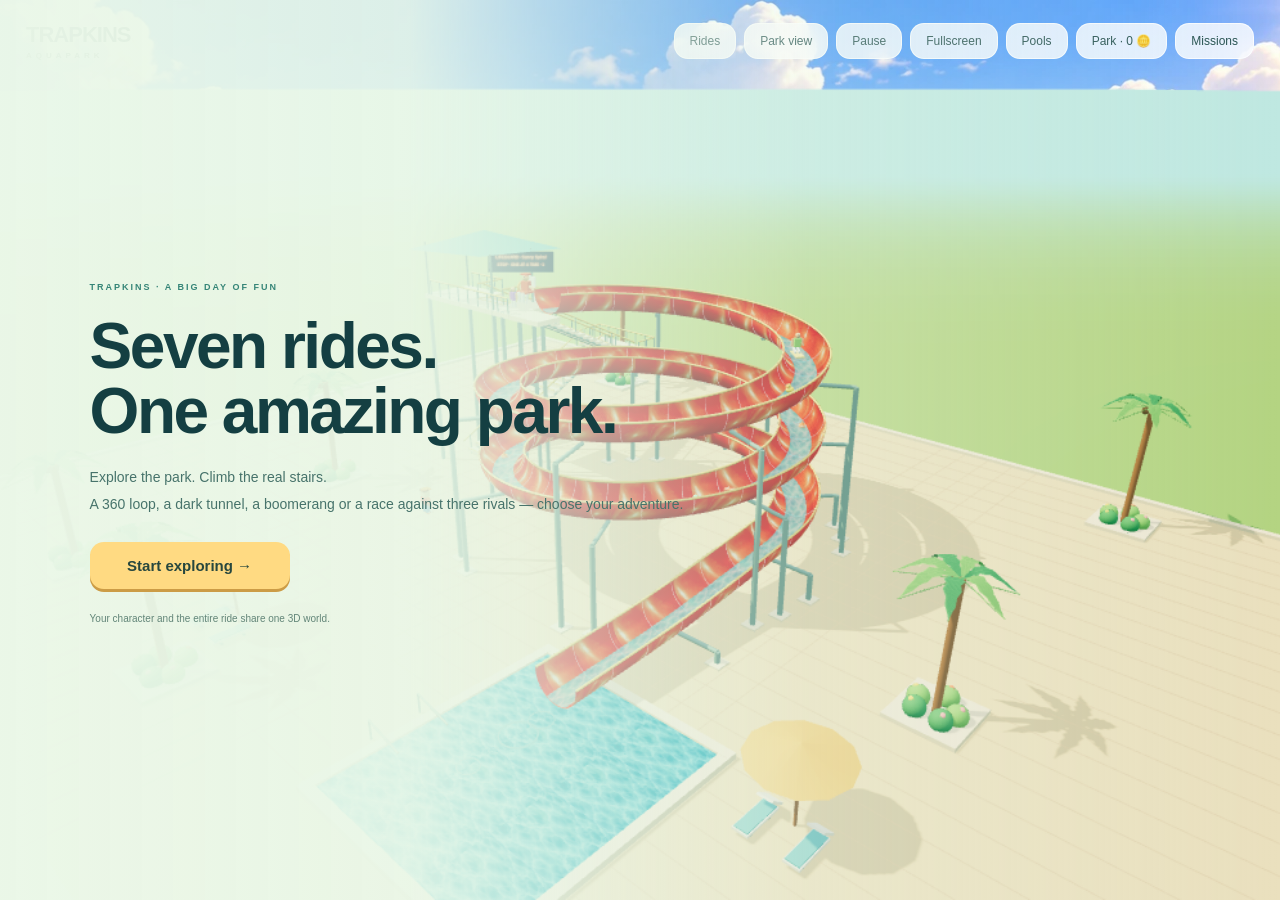
==== commit c0fb0c0b: "Bring park to life with swimming and riding guests, planting and ice cream" ====
--- a/index.html
+++ b/index.html
@@ -4,7 +4,7 @@
 <meta charset="utf-8"><meta name="viewport" content="width=device-width,initial-scale=1,viewport-fit=cover">
 <title>TRAPKINS — seven water slides</title>
 <link rel="icon" href="data:image/svg+xml,%3Csvg xmlns='http://www.w3.org/2000/svg' viewBox='0 0 32 32'%3E%3Ctext y='26' font-size='27'%3E🌊%3C/text%3E%3C/svg%3E">
-<link rel="stylesheet" href="slice.css?v=36">
+<link rel="stylesheet" href="slice.css?v=37">
 </head>
 <body>
 <main id="scene" aria-label="3D aquapark with selectable rides"></main>
@@ -16,5 +16,5 @@
 <div class="touch-controls" aria-label="Movement"><button data-key="ArrowLeft">←</button><button data-key="ArrowUp">↑</button><button data-key="ArrowDown">↓</button><button data-key="ArrowRight">→</button></div>
 <section id="welcome" class="welcome"><div><span class="eyebrow">TRAPKINS · A BIG DAY OF FUN</span><h2>Seven rides.<br>One amazing park.</h2><p>Explore the park. Climb the real stairs.<br>A 360 loop, a dark tunnel, a boomerang or a race against three rivals — choose your adventure.</p><button id="start" disabled>Loading the aquapark…</button><small>Your character and the entire ride share one 3D world.</small></div></section>
 <div id="error" hidden>3D could not start. Open the game in Chrome, Edge or Safari with WebGL enabled.</div>
-<script src="vendor/three.min.js"></script><script src="avatar3d.js?v=19"></script><script src="courses.js?v=36"></script><script src="park-camera.js?v=36"></script><script src="park-signs.js?v=36"></script><script src="lifeguards.js?v=36"></script><script src="park-layout.js?v=36"></script><script src="park-visitors.js?v=36"></script><script src="park-rides.js?v=36"></script><script src="ride-menu.js?v=36"></script><script src="park-missions.js?v=36"></script><script src="park-life.js?v=36"></script><script src="flush-water.js?v=36"></script><script src="slice.js?v=36"></script>
+<script src="vendor/three.min.js"></script><script src="avatar3d.js?v=19"></script><script src="courses.js?v=37"></script><script src="park-camera.js?v=37"></script><script src="park-signs.js?v=37"></script><script src="lifeguards.js?v=37"></script><script src="park-layout.js?v=37"></script><script src="park-visitors.js?v=37"></script><script src="park-rides.js?v=37"></script><script src="ride-menu.js?v=37"></script><script src="park-missions.js?v=37"></script><script src="park-scenery.js?v=37"></script><script src="park-life.js?v=37"></script><script src="flush-water.js?v=37"></script><script src="slice.js?v=37"></script>
 </body></html>
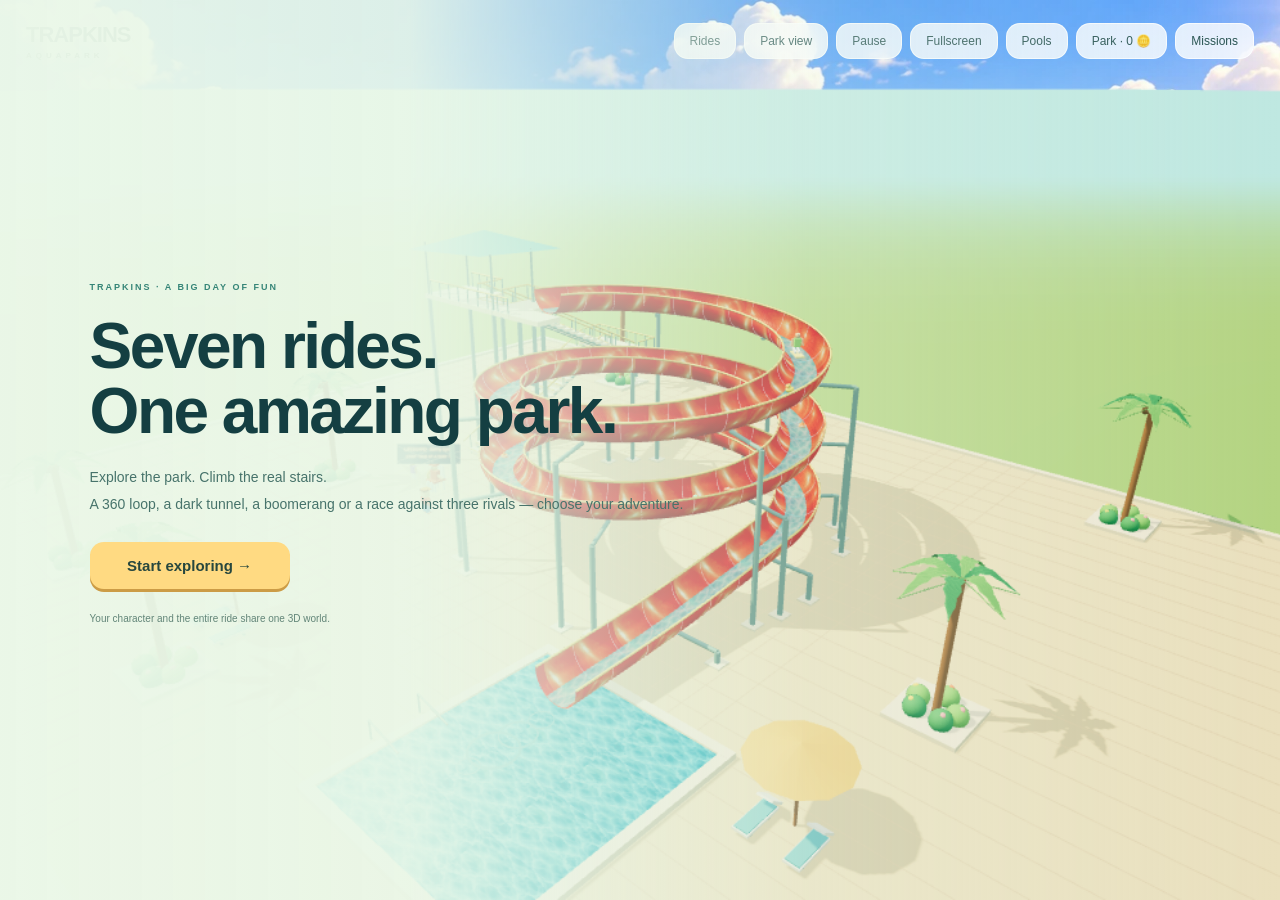
==== commit ecc95db7: "Move admission queue outdoors and add guest nudging with clear wait status" ====
--- a/index.html
+++ b/index.html
@@ -4,7 +4,7 @@
 <meta charset="utf-8"><meta name="viewport" content="width=device-width,initial-scale=1,viewport-fit=cover">
 <title>TRAPKINS — seven water slides</title>
 <link rel="icon" href="data:image/svg+xml,%3Csvg xmlns='http://www.w3.org/2000/svg' viewBox='0 0 32 32'%3E%3Ctext y='26' font-size='27'%3E🌊%3C/text%3E%3C/svg%3E">
-<link rel="stylesheet" href="slice.css?v=37">
+<link rel="stylesheet" href="slice.css?v=38">
 </head>
 <body>
 <main id="scene" aria-label="3D aquapark with selectable rides"></main>
@@ -16,5 +16,5 @@
 <div class="touch-controls" aria-label="Movement"><button data-key="ArrowLeft">←</button><button data-key="ArrowUp">↑</button><button data-key="ArrowDown">↓</button><button data-key="ArrowRight">→</button></div>
 <section id="welcome" class="welcome"><div><span class="eyebrow">TRAPKINS · A BIG DAY OF FUN</span><h2>Seven rides.<br>One amazing park.</h2><p>Explore the park. Climb the real stairs.<br>A 360 loop, a dark tunnel, a boomerang or a race against three rivals — choose your adventure.</p><button id="start" disabled>Loading the aquapark…</button><small>Your character and the entire ride share one 3D world.</small></div></section>
 <div id="error" hidden>3D could not start. Open the game in Chrome, Edge or Safari with WebGL enabled.</div>
-<script src="vendor/three.min.js"></script><script src="avatar3d.js?v=19"></script><script src="courses.js?v=37"></script><script src="park-camera.js?v=37"></script><script src="park-signs.js?v=37"></script><script src="lifeguards.js?v=37"></script><script src="park-layout.js?v=37"></script><script src="park-visitors.js?v=37"></script><script src="park-rides.js?v=37"></script><script src="ride-menu.js?v=37"></script><script src="park-missions.js?v=37"></script><script src="park-scenery.js?v=37"></script><script src="park-life.js?v=37"></script><script src="flush-water.js?v=37"></script><script src="slice.js?v=37"></script>
+<script src="vendor/three.min.js"></script><script src="avatar3d.js?v=19"></script><script src="courses.js?v=38"></script><script src="park-camera.js?v=38"></script><script src="park-signs.js?v=38"></script><script src="lifeguards.js?v=38"></script><script src="park-layout.js?v=38"></script><script src="park-visitors.js?v=38"></script><script src="park-rides.js?v=38"></script><script src="ride-menu.js?v=38"></script><script src="park-missions.js?v=38"></script><script src="park-scenery.js?v=38"></script><script src="park-life.js?v=38"></script><script src="flush-water.js?v=38"></script><script src="slice.js?v=38"></script>
 </body></html>
--- a/slice.css
+++ b/slice.css
@@ -29,3 +29,5 @@
 .ride-card[hidden],#mission-panel[hidden],#mission-tracker[hidden]{display:none!important}#mission-panel{position:fixed;z-index:9;right:18px;top:76px;width:350px;max-height:calc(100dvh - 108px);overflow:auto;padding:20px;border:1px solid #fff;border-radius:18px;background:#fff9edf7;color:#173f45;box-shadow:0 12px 40px #173e4b55}#mission-panel h2{margin:10px 0;font-size:22px}#mission-panel>p{font-size:12px;line-height:1.6}.mission-card{padding:13px;margin:10px 0;border:1px solid #b7d5c8;border-radius:14px;background:#f7fff9}.mission-card h3{margin:0 0 6px;font-size:16px}.mission-card p{font-size:12px;line-height:1.5;margin:6px 0}.mission-card progress{width:100%;height:13px;accent-color:#42ae95}.mission-progress{font-size:11px;line-height:1.6;color:#3d6b65}.mission-card button{border:0;background:#ffda7b;color:#173f45;padding:9px 12px;margin:8px 5px 0 0;border-radius:9px;font-weight:bold}.mission-card button:disabled{background:#dfebe5;color:#6a8880;cursor:default}.mission-card .mission-go{background:#d4f1eb;font-size:11px}#mission-panel .panel-close{display:block;margin-left:auto;padding:7px 10px;border:0;border-radius:9px;background:#e3eee8;color:#285855}#mission-tracker{position:fixed;z-index:3;top:88px;left:20px;max-width:280px;border:1px solid #c7ffdc;background:#174a42ed;color:#eeffcf;border-radius:12px;padding:11px 14px;text-align:left;font-size:12px;box-shadow:0 5px 20px #123d3430}.ride-menu-open #mission-tracker{display:none}.top-actions{flex-wrap:wrap;justify-content:flex-end}body[data-mode="menu"] #rides-toggle,body[data-mode="menu"] #missions-toggle{visibility:hidden}@media(max-width:760px){.ride-card{top:100px}#park-panel,#mission-panel{top:96px;max-height:calc(100dvh - 116px)}#mission-panel{right:10px;width:min(350px,calc(100vw - 20px));padding:14px}#mission-tracker{top:100px;left:14px;max-width:220px;font-size:11px}}
 
 #return-to-park{border:1px solid #b2e1cf;border-radius:12px;background:#d9f7e9;color:#174a42;padding:14px 18px;font-weight:bold;white-space:nowrap}#return-to-park[hidden]{display:none}@media(max-width:760px){.dock:has(#return-to-park:not([hidden])){flex-wrap:wrap}.dock #return-to-park{padding:10px 14px}}
+
+#queue-hud{position:fixed;left:50%;bottom:100px;transform:translateX(-50%);z-index:8;background:#123f4bf2;color:#fff6d4;padding:16px;border:1px solid #b5eaca;border-radius:16px;width:min(360px,92vw);text-align:center}#queue-hud[hidden]{display:none}#queue-hud p{font-size:12px}#queue-hud button{padding:10px;margin:4px;border:0;border-radius:9px;background:#ffe097;color:#17473f}body[data-mode="queue"] .touch-controls{display:none}
